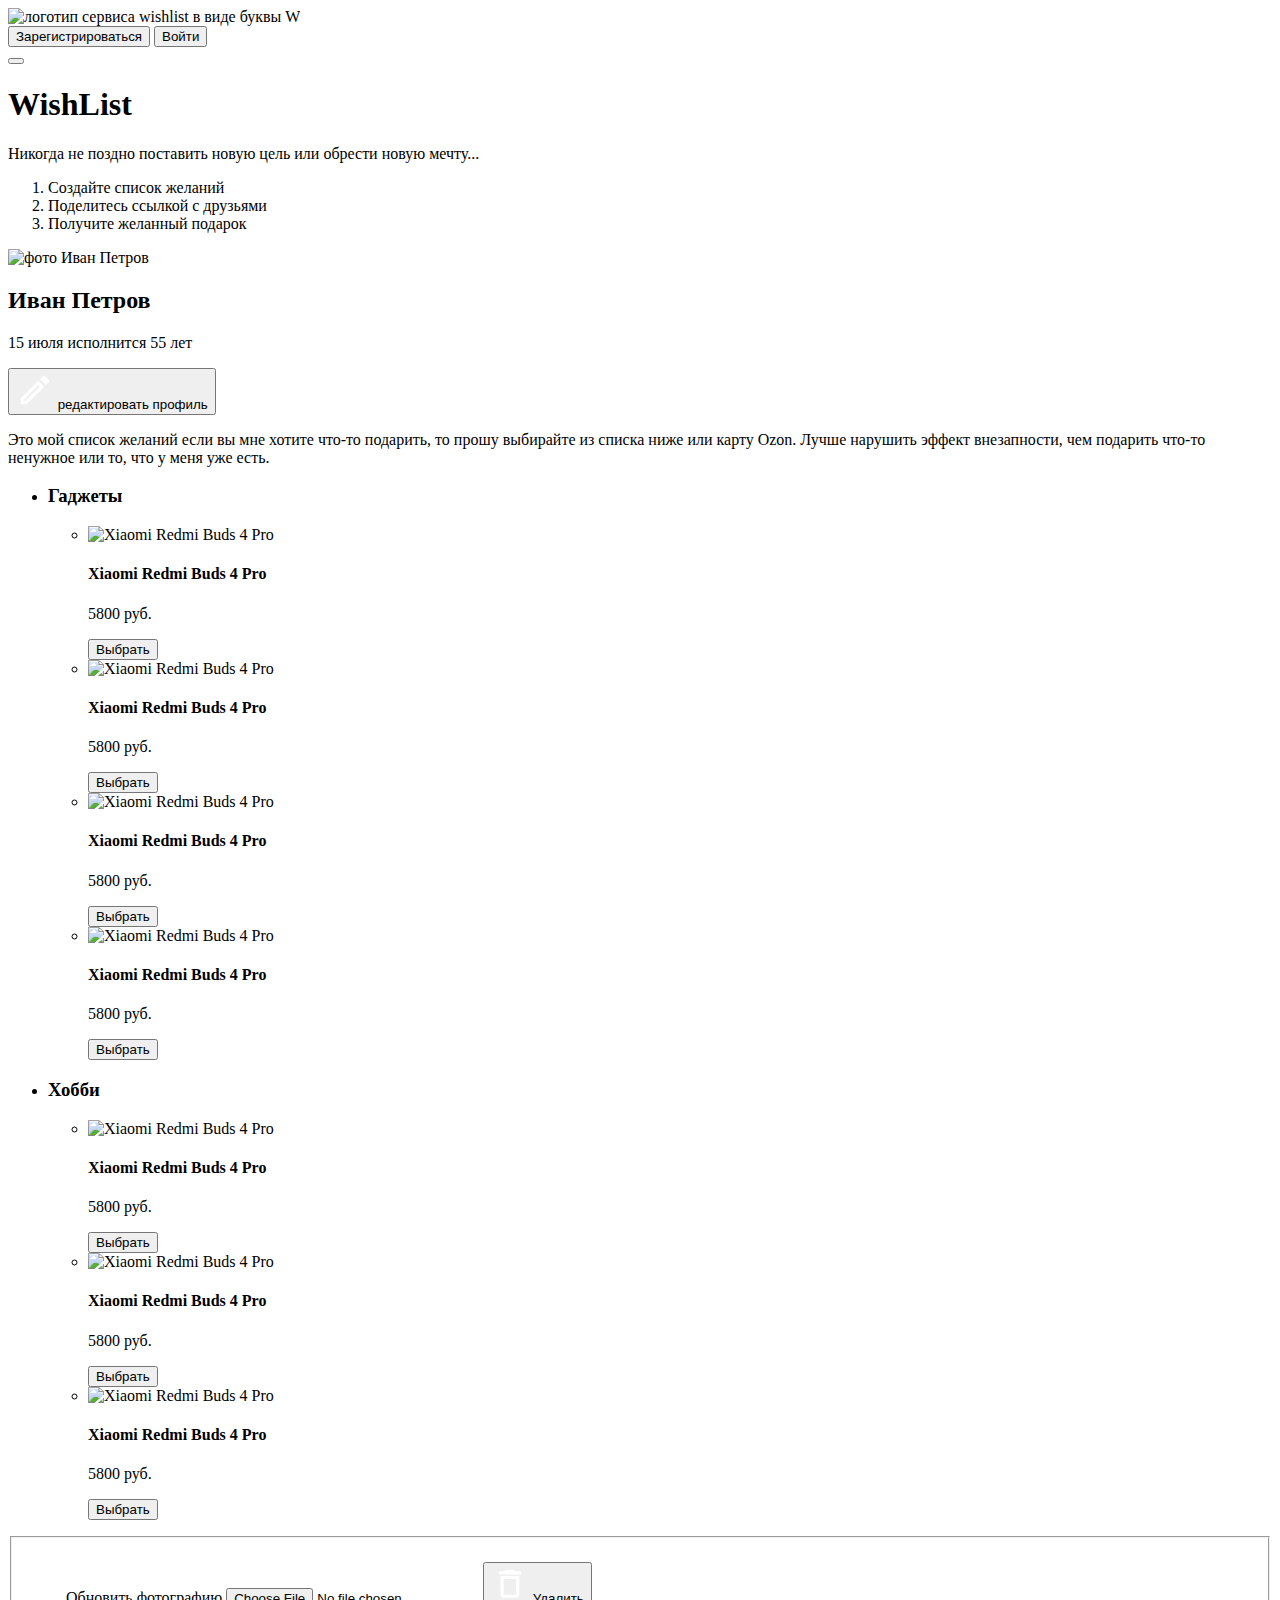
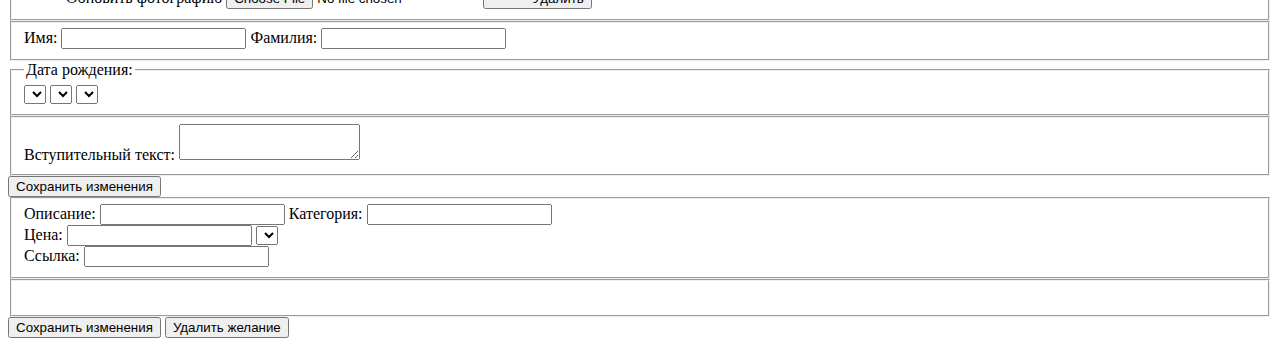
==== index.html @ 26370997 "init" ====
<!DOCTYPE html>
<html lang="ru">

<head>
  <meta charset="UTF-8">
  <meta http-equiv="X-UA-Compatible" content="IE=edge">
  <meta name="viewport" content="width=device-width, initial-scale=1.0">
  <title>WishList - список моих желаний</title>

  <link rel="stylesheet" href="style/index.css">
</head>

<body class="body">
  <header class="header">
    <div class="container header__container">
      <img class="header__logo" src="img/logo.svg" alt="логотип сервиса wishlist в виде буквы W">

      <nav class="header__nav nav">
        <button class="nav__btn btn">Зарегистрироваться</button>
        <button class="nav__btn btn">Войти</button>
      </nav>

      <button class="header__burger burger">
        <span class="burger__line"></span>
      </button>
    </div>
  </header>

  <main class="app">
    <section class="hero">
      <div class="container hero__container">
        <h1 class="hero__title">WishList</h1>

        <p class="hero__description">Никогда не&nbsp;поздно поставить новую цель или обрести новую мечту...</p>

        <ol class="hero__steps steps">
          <li class="steps__item">Создайте список желаний</li>
          <li class="steps__item">Поделитесь ссылкой с&nbsp;друзьями</li>
          <li class="steps__item">Получите желанный подарок</li>
        </ol>
      </div>
    </section>

    <section class="wishlist">
      <div class="container">
        <div class="wishlist__profile profile">
          <img src="img/avatar.png" alt="фото Иван Петров" class="profile__avatar">

          <div class="profile__content">
            <h2 class="profile__fullname">Иван Петров</h2>

            <p class="profile__birthday">15 июля исполнится 55 лет</p>

            <button class="profile__edit">
              <svg width="38" height="38" viewBox="0 0 38 38" fill="none" xmlns="http://www.w3.org/2000/svg">
                <path d="M4.75 33.25H10.6875L28.1992 15.7384L22.2617 9.80086L4.75 27.3125V33.25ZM7.91667 28.6267L22.2617 14.2817L23.7183 15.7384L9.37333 30.0834H7.91667V28.6267ZM29.0858 5.20919C28.9394 5.06241 28.7654 4.94596 28.5738 4.86651C28.3823 4.78705 28.177 4.74615 27.9696 4.74615C27.7622 4.74615 27.5569 4.78705 27.3653 4.86651C27.1738 4.94596 26.9998 5.06241 26.8533 5.20919L23.9558 8.10669L29.8933 14.0442L32.7908 11.1467C32.9376 11.0002 33.0541 10.8262 33.1335 10.6347C33.213 10.4431 33.2539 10.2378 33.2539 10.0304C33.2539 9.82307 33.213 9.61774 33.1335 9.4262C33.0541 9.23466 32.9376 9.06067 32.7908 8.91419L29.0858 5.20919Z" fill="white"/>
              </svg>
              редактировать профиль
            </button>
          </div>
        </div>

        <p class="wishlist__description">Это мой список желаний если вы&nbsp;мне хотите что-то подарить, то&nbsp;прошу выбирайте из&nbsp;списка ниже или карту Ozon. Лучше нарушить эффект внезапности, чем подарить что-то ненужное или&nbsp;то, что у&nbsp;меня уже есть.</p>

        <ul class="wishlist__categories categories">
          <li class="categories__item">
            <h3 class="categories__title">Гаджеты</h3>

            <ul class="wishlist__items">
              <li class="item">
                <img src="img/buds.jpg" alt="Xiaomi Redmi Buds 4 Pro " class="item__image">
                <h4 class="item__title">Xiaomi Redmi Buds 4 Pro </h4>
                <p class="item__price">5800 руб.</p>
                <button class="item__btn btn btn_castling">Выбрать</button>
              </li>
              <li class="item">
                <img src="img/buds.jpg" alt="Xiaomi Redmi Buds 4 Pro " class="item__image">
                <h4 class="item__title">Xiaomi Redmi Buds 4 Pro </h4>
                <p class="item__price">5800 руб.</p>
                <button class="item__btn btn btn_castling">Выбрать</button>
              </li>
              <li class="item">
                <img src="img/buds.jpg" alt="Xiaomi Redmi Buds 4 Pro " class="item__image">
                <h4 class="item__title">Xiaomi Redmi Buds 4 Pro </h4>
                <p class="item__price">5800 руб.</p>
                <button class="item__btn btn btn_castling">Выбрать</button>
              </li>
              <li class="item">
                <img src="img/buds.jpg" alt="Xiaomi Redmi Buds 4 Pro " class="item__image">
                <h4 class="item__title">Xiaomi Redmi Buds 4 Pro </h4>
                <p class="item__price">5800 руб.</p>
                <button class="item__btn btn btn_castling">Выбрать</button>
              </li>
            </ul>
          </li>
          <li class="categories__item">
            <h3 class="categories__title">Хобби</h3>

            <ul class="wishlist__items">
              <li class="item">
                <img src="img/buds.jpg" alt="Xiaomi Redmi Buds 4 Pro " class="item__image">
                <h4 class="item__title">Xiaomi Redmi Buds 4 Pro </h4>
                <p class="item__price">5800 руб.</p>
                <button class="item__btn btn btn_castling">Выбрать</button>
              </li>
              <li class="item">
                <img src="img/buds.jpg" alt="Xiaomi Redmi Buds 4 Pro " class="item__image">
                <h4 class="item__title">Xiaomi Redmi Buds 4 Pro </h4>
                <p class="item__price">5800 руб.</p>
                <button class="item__btn btn btn_castling">Выбрать</button>
              </li>
              <li class="item">
                <img src="img/buds.jpg" alt="Xiaomi Redmi Buds 4 Pro " class="item__image">
                <h4 class="item__title">Xiaomi Redmi Buds 4 Pro </h4>
                <p class="item__price">5800 руб.</p>
                <button class="item__btn btn btn_castling">Выбрать</button>
              </li>
            </ul>
          </li>
        </ul>
      </div>
    </section>

    <section class="edit edit_profile">
      <div class="container">
        <form class="efit__form">
          <fieldset class="edit__avatar">
            <img class="edit__avatar-image" src="img/avatar.png" alt="">

            <div class="edit__avatar-load">
              <label for="avatar-load" class="edit__label-avatar">
                <svg width="38" height="38" viewBox="0 0 38 38" fill="none" xmlns="http://www.w3.org/2000/svg">
                  <path d="M4.75 33.25H10.6875L28.1992 15.7384L22.2617 9.80086L4.75 27.3125V33.25ZM7.91667 28.6267L22.2617 14.2817L23.7183 15.7384L9.37333 30.0834H7.91667V28.6267ZM29.0858 5.20919C28.9394 5.06241 28.7654 4.94596 28.5738 4.86651C28.3823 4.78705 28.177 4.74615 27.9696 4.74615C27.7622 4.74615 27.5569 4.78705 27.3653 4.86651C27.1738 4.94596 26.9998 5.06241 26.8533 5.20919L23.9558 8.10669L29.8933 14.0442L32.7908 11.1467C32.9376 11.0002 33.0541 10.8262 33.1335 10.6347C33.213 10.4431 33.2539 10.2378 33.2539 10.0304C33.2539 9.82307 33.213 9.61774 33.1335 9.4262C33.0541 9.23466 32.9376 9.06067 32.7908 8.91419L29.0858 5.20919Z" fill="white"/>
                </svg>
                Обновить фотографию
              </label>
              <input class="edit__input-file edit__input-file_avatar" type="file" accept="image/jpeg, image/png">

              <button class="edit__avatar-delete">
                <svg width="38" height="38" viewBox="0 0 38 38" fill="none" xmlns="http://www.w3.org/2000/svg">
                  <path d="M9.48842 29.6389C9.48842 31.35 10.9027 32.75 12.6313 32.75H25.2027C26.9313 32.75 28.3456 31.35 28.3456 29.6389V10.9722H9.48842V29.6389ZM12.6313 14.0833H25.2027V29.6389H12.6313V14.0833ZM24.417 6.30556L22.8456 4.75H14.9884L13.417 6.30556H7.91699V9.41667H29.917V6.30556H24.417Z" fill="white"/>
                </svg>
                Удалить
              </button>
            </div>
          </fieldset>

          <fieldset class="edit__name">
            <label class="edit__label">
              <span class="edit__label-text">Имя:</span>
              <input type="text" class="input" name="name">
            </label>

            <label class="edit__label">
              <span class="edit__label-text">Фамилия:</span>
              <input type="text" class="input" name="surname">
            </label>
          </fieldset>

          <fieldset class="edit__birthdate">
            <legend class="edit__label">Дата рождения:</legend>
            
            <label class="edit__label">
              <select type="text" class="edit__select" name="day"></select>
            </label>

            <label class="edit__label">
              <select type="text" class="edit__select" name="month"></select>
            </label>

            <label class="edit__label">
              <select type="text" class="edit__select" name="year"></select>
            </label>
          </fieldset>

          <fieldset class="edit__description">
            <label class="edit__label" for="description">Вступительный текст:</label>
            <textarea class="edit__description-input" name="description"></textarea>
          </fieldset>

          <button class="edit__submit-btn">Сохранить изменения</button>
        </form>
      </div>
    </section>

    <section class="edit edit_wish">
      <div class="container">
        <form class="efit__form">
          <fieldset class="edit__wish">
            <label class="edit__label">
              <span class="edit__label-text">Описание:</span>
              <input type="text" class="input" name="title">
            </label>

            <label class="edit__label">
              <span class="edit__label-text">Категория:</span>
              <input type="text" class="input" name="category">
            </label>

            <div class="edit__wish-price">
              <label class="edit__label">
                <span class="edit__label-text">Цена:</span>
                <input type="text" class="input" name="price">
              </label>
              <label class="edit__label-select">
                <select name="currency" class="edit__select edit__select_currency"></select>
              </label>
            </div>

            <label class="edit__label">
              <span class="edit__label-text">Ссылка:</span>
              <input type="text" class="input" name="link">
            </label>
          </fieldset>

          <fieldset class="edit__wish-photo">
            <label class="edit__label-photo">
              <img src="img/no-photo.jpg" alt="" class="edit__wish-image">
            </label>
          </fieldset>

          <button class="edit__submit-btn btn">Сохранить изменения</button>
          <button class="edit__delete-btn btn">Удалить желание</button>
        </form>
      </div>
    </section>

    
  </main>
</body>

</html>
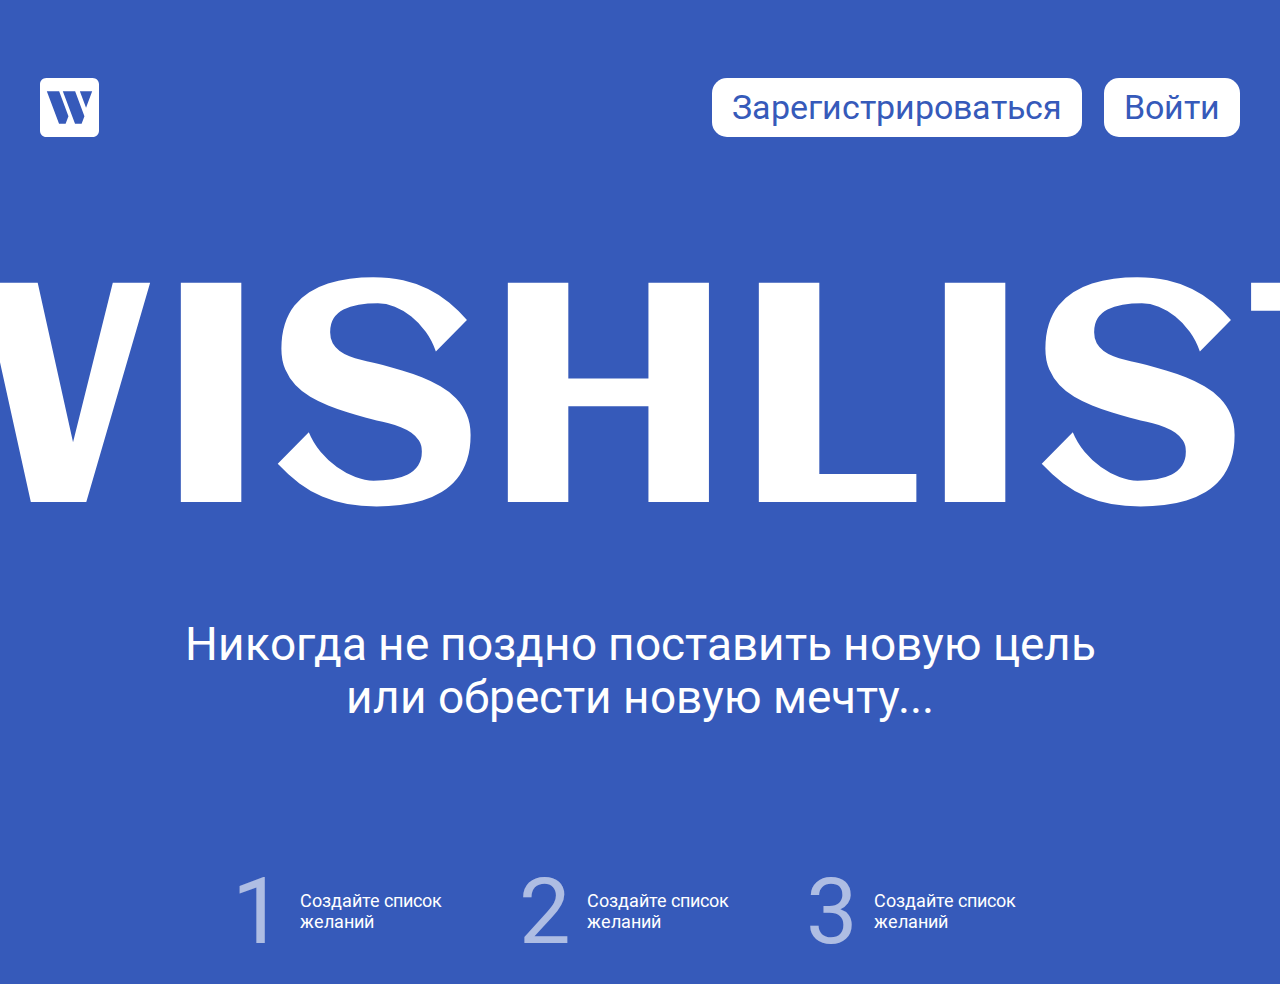
==== commit b6b76687: "render hero" ====
--- a/index.html
+++ b/index.html
@@ -8,225 +8,23 @@
   <title>WishList - список моих желаний</title>
 
   <link rel="stylesheet" href="style/index.css">
+
+  <script src="scripts/index.js" type="module"></script>
 </head>
 
 <body class="body">
   <header class="header">
     <div class="container header__container">
-      <img class="header__logo" src="img/logo.svg" alt="логотип сервиса wishlist в виде буквы W">
+      <a href="/">
+        <img class="header__logo" src="img/logo.svg" alt="логотип сервиса wishlist в виде буквы W">
+      </a>
 
       <nav class="header__nav nav">
-        <button class="nav__btn btn">Зарегистрироваться</button>
-        <button class="nav__btn btn">Войти</button>
       </nav>
-
-      <button class="header__burger burger">
-        <span class="burger__line"></span>
-      </button>
     </div>
   </header>
 
-  <main class="app">
-    <section class="hero">
-      <div class="container hero__container">
-        <h1 class="hero__title">WishList</h1>
-
-        <p class="hero__description">Никогда не&nbsp;поздно поставить новую цель или обрести новую мечту...</p>
-
-        <ol class="hero__steps steps">
-          <li class="steps__item">Создайте список желаний</li>
-          <li class="steps__item">Поделитесь ссылкой с&nbsp;друзьями</li>
-          <li class="steps__item">Получите желанный подарок</li>
-        </ol>
-      </div>
-    </section>
-
-    <section class="wishlist">
-      <div class="container">
-        <div class="wishlist__profile profile">
-          <img src="img/avatar.png" alt="фото Иван Петров" class="profile__avatar">
-
-          <div class="profile__content">
-            <h2 class="profile__fullname">Иван Петров</h2>
-
-            <p class="profile__birthday">15 июля исполнится 55 лет</p>
-
-            <button class="profile__edit">
-              <svg width="38" height="38" viewBox="0 0 38 38" fill="none" xmlns="http://www.w3.org/2000/svg">
-                <path d="M4.75 33.25H10.6875L28.1992 15.7384L22.2617 9.80086L4.75 27.3125V33.25ZM7.91667 28.6267L22.2617 14.2817L23.7183 15.7384L9.37333 30.0834H7.91667V28.6267ZM29.0858 5.20919C28.9394 5.06241 28.7654 4.94596 28.5738 4.86651C28.3823 4.78705 28.177 4.74615 27.9696 4.74615C27.7622 4.74615 27.5569 4.78705 27.3653 4.86651C27.1738 4.94596 26.9998 5.06241 26.8533 5.20919L23.9558 8.10669L29.8933 14.0442L32.7908 11.1467C32.9376 11.0002 33.0541 10.8262 33.1335 10.6347C33.213 10.4431 33.2539 10.2378 33.2539 10.0304C33.2539 9.82307 33.213 9.61774 33.1335 9.4262C33.0541 9.23466 32.9376 9.06067 32.7908 8.91419L29.0858 5.20919Z" fill="white"/>
-              </svg>
-              редактировать профиль
-            </button>
-          </div>
-        </div>
-
-        <p class="wishlist__description">Это мой список желаний если вы&nbsp;мне хотите что-то подарить, то&nbsp;прошу выбирайте из&nbsp;списка ниже или карту Ozon. Лучше нарушить эффект внезапности, чем подарить что-то ненужное или&nbsp;то, что у&nbsp;меня уже есть.</p>
-
-        <ul class="wishlist__categories categories">
-          <li class="categories__item">
-            <h3 class="categories__title">Гаджеты</h3>
-
-            <ul class="wishlist__items">
-              <li class="item">
-                <img src="img/buds.jpg" alt="Xiaomi Redmi Buds 4 Pro " class="item__image">
-                <h4 class="item__title">Xiaomi Redmi Buds 4 Pro </h4>
-                <p class="item__price">5800 руб.</p>
-                <button class="item__btn btn btn_castling">Выбрать</button>
-              </li>
-              <li class="item">
-                <img src="img/buds.jpg" alt="Xiaomi Redmi Buds 4 Pro " class="item__image">
-                <h4 class="item__title">Xiaomi Redmi Buds 4 Pro </h4>
-                <p class="item__price">5800 руб.</p>
-                <button class="item__btn btn btn_castling">Выбрать</button>
-              </li>
-              <li class="item">
-                <img src="img/buds.jpg" alt="Xiaomi Redmi Buds 4 Pro " class="item__image">
-                <h4 class="item__title">Xiaomi Redmi Buds 4 Pro </h4>
-                <p class="item__price">5800 руб.</p>
-                <button class="item__btn btn btn_castling">Выбрать</button>
-              </li>
-              <li class="item">
-                <img src="img/buds.jpg" alt="Xiaomi Redmi Buds 4 Pro " class="item__image">
-                <h4 class="item__title">Xiaomi Redmi Buds 4 Pro </h4>
-                <p class="item__price">5800 руб.</p>
-                <button class="item__btn btn btn_castling">Выбрать</button>
-              </li>
-            </ul>
-          </li>
-          <li class="categories__item">
-            <h3 class="categories__title">Хобби</h3>
-
-            <ul class="wishlist__items">
-              <li class="item">
-                <img src="img/buds.jpg" alt="Xiaomi Redmi Buds 4 Pro " class="item__image">
-                <h4 class="item__title">Xiaomi Redmi Buds 4 Pro </h4>
-                <p class="item__price">5800 руб.</p>
-                <button class="item__btn btn btn_castling">Выбрать</button>
-              </li>
-              <li class="item">
-                <img src="img/buds.jpg" alt="Xiaomi Redmi Buds 4 Pro " class="item__image">
-                <h4 class="item__title">Xiaomi Redmi Buds 4 Pro </h4>
-                <p class="item__price">5800 руб.</p>
-                <button class="item__btn btn btn_castling">Выбрать</button>
-              </li>
-              <li class="item">
-                <img src="img/buds.jpg" alt="Xiaomi Redmi Buds 4 Pro " class="item__image">
-                <h4 class="item__title">Xiaomi Redmi Buds 4 Pro </h4>
-                <p class="item__price">5800 руб.</p>
-                <button class="item__btn btn btn_castling">Выбрать</button>
-              </li>
-            </ul>
-          </li>
-        </ul>
-      </div>
-    </section>
-
-    <section class="edit edit_profile">
-      <div class="container">
-        <form class="efit__form">
-          <fieldset class="edit__avatar">
-            <img class="edit__avatar-image" src="img/avatar.png" alt="">
-
-            <div class="edit__avatar-load">
-              <label for="avatar-load" class="edit__label-avatar">
-                <svg width="38" height="38" viewBox="0 0 38 38" fill="none" xmlns="http://www.w3.org/2000/svg">
-                  <path d="M4.75 33.25H10.6875L28.1992 15.7384L22.2617 9.80086L4.75 27.3125V33.25ZM7.91667 28.6267L22.2617 14.2817L23.7183 15.7384L9.37333 30.0834H7.91667V28.6267ZM29.0858 5.20919C28.9394 5.06241 28.7654 4.94596 28.5738 4.86651C28.3823 4.78705 28.177 4.74615 27.9696 4.74615C27.7622 4.74615 27.5569 4.78705 27.3653 4.86651C27.1738 4.94596 26.9998 5.06241 26.8533 5.20919L23.9558 8.10669L29.8933 14.0442L32.7908 11.1467C32.9376 11.0002 33.0541 10.8262 33.1335 10.6347C33.213 10.4431 33.2539 10.2378 33.2539 10.0304C33.2539 9.82307 33.213 9.61774 33.1335 9.4262C33.0541 9.23466 32.9376 9.06067 32.7908 8.91419L29.0858 5.20919Z" fill="white"/>
-                </svg>
-                Обновить фотографию
-              </label>
-              <input class="edit__input-file edit__input-file_avatar" type="file" accept="image/jpeg, image/png">
-
-              <button class="edit__avatar-delete">
-                <svg width="38" height="38" viewBox="0 0 38 38" fill="none" xmlns="http://www.w3.org/2000/svg">
-                  <path d="M9.48842 29.6389C9.48842 31.35 10.9027 32.75 12.6313 32.75H25.2027C26.9313 32.75 28.3456 31.35 28.3456 29.6389V10.9722H9.48842V29.6389ZM12.6313 14.0833H25.2027V29.6389H12.6313V14.0833ZM24.417 6.30556L22.8456 4.75H14.9884L13.417 6.30556H7.91699V9.41667H29.917V6.30556H24.417Z" fill="white"/>
-                </svg>
-                Удалить
-              </button>
-            </div>
-          </fieldset>
-
-          <fieldset class="edit__name">
-            <label class="edit__label">
-              <span class="edit__label-text">Имя:</span>
-              <input type="text" class="input" name="name">
-            </label>
-
-            <label class="edit__label">
-              <span class="edit__label-text">Фамилия:</span>
-              <input type="text" class="input" name="surname">
-            </label>
-          </fieldset>
-
-          <fieldset class="edit__birthdate">
-            <legend class="edit__label">Дата рождения:</legend>
-            
-            <label class="edit__label">
-              <select type="text" class="edit__select" name="day"></select>
-            </label>
-
-            <label class="edit__label">
-              <select type="text" class="edit__select" name="month"></select>
-            </label>
-
-            <label class="edit__label">
-              <select type="text" class="edit__select" name="year"></select>
-            </label>
-          </fieldset>
-
-          <fieldset class="edit__description">
-            <label class="edit__label" for="description">Вступительный текст:</label>
-            <textarea class="edit__description-input" name="description"></textarea>
-          </fieldset>
-
-          <button class="edit__submit-btn">Сохранить изменения</button>
-        </form>
-      </div>
-    </section>
-
-    <section class="edit edit_wish">
-      <div class="container">
-        <form class="efit__form">
-          <fieldset class="edit__wish">
-            <label class="edit__label">
-              <span class="edit__label-text">Описание:</span>
-              <input type="text" class="input" name="title">
-            </label>
-
-            <label class="edit__label">
-              <span class="edit__label-text">Категория:</span>
-              <input type="text" class="input" name="category">
-            </label>
-
-            <div class="edit__wish-price">
-              <label class="edit__label">
-                <span class="edit__label-text">Цена:</span>
-                <input type="text" class="input" name="price">
-              </label>
-              <label class="edit__label-select">
-                <select name="currency" class="edit__select edit__select_currency"></select>
-              </label>
-            </div>
-
-            <label class="edit__label">
-              <span class="edit__label-text">Ссылка:</span>
-              <input type="text" class="input" name="link">
-            </label>
-          </fieldset>
-
-          <fieldset class="edit__wish-photo">
-            <label class="edit__label-photo">
-              <img src="img/no-photo.jpg" alt="" class="edit__wish-image">
-            </label>
-          </fieldset>
-
-          <button class="edit__submit-btn btn">Сохранить изменения</button>
-          <button class="edit__delete-btn btn">Удалить желание</button>
-        </form>
-      </div>
-    </section>
-
-    
-  </main>
+  <main class="app"></main>
 </body>
 
 </html>--- a/style/index.css
+++ b/style/index.css
@@ -0,0 +1,14 @@
+@import 'normalize.css';
+@import 'fonts.css';
+@import 'style.css';
+@import 'header.css';
+@import 'nav.css';
+@import 'burger.css';
+@import 'hero.css';
+@import 'steps.css';
+@import 'wishlist.css';
+@import 'categories.css';
+@import 'profile.css';
+@import 'item.css';
+@import 'edit.css';
+
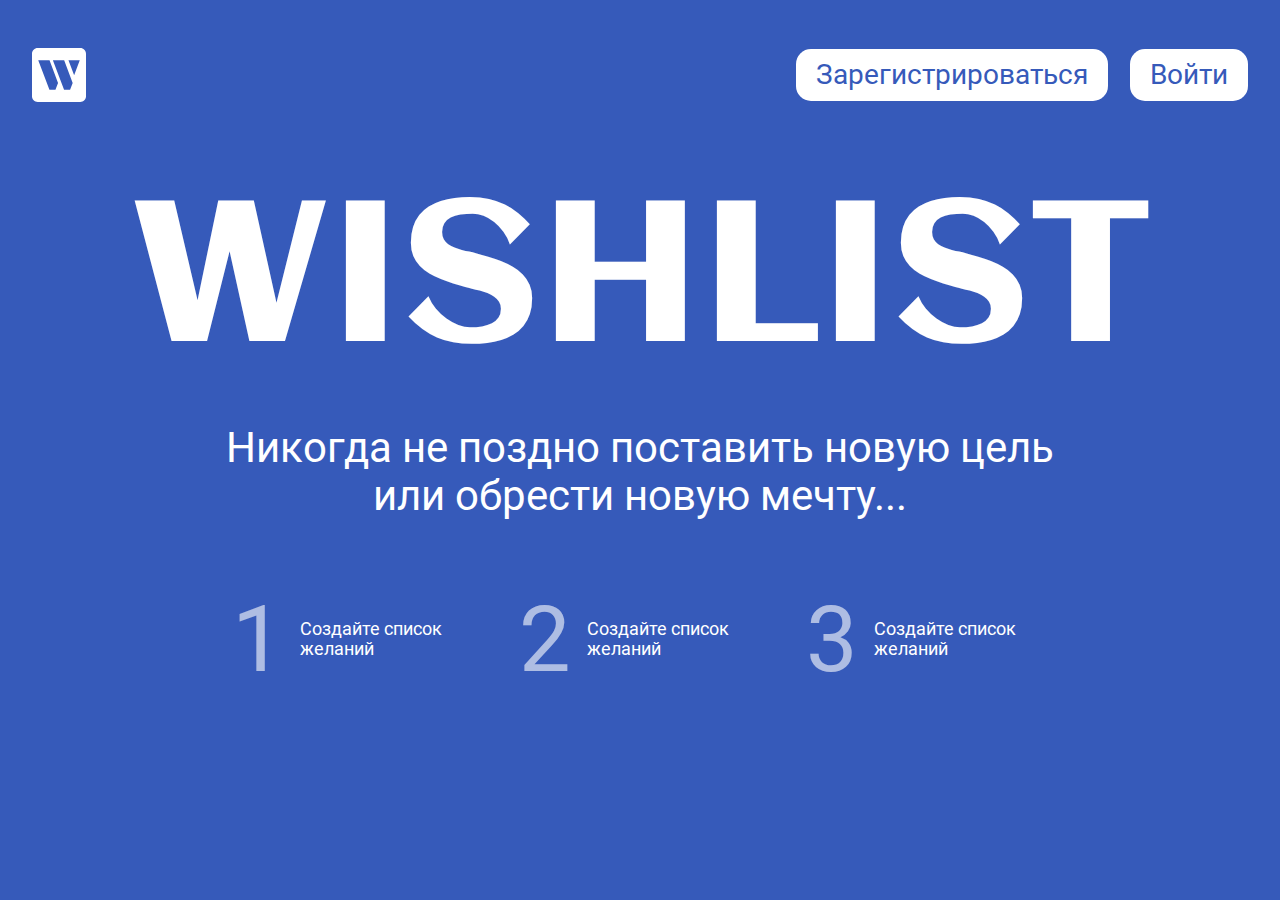
==== commit a2bd749d: "create nav & modal" ====
--- a/index.html
+++ b/index.html
@@ -9,6 +9,7 @@
 
   <link rel="stylesheet" href="style/index.css">
 
+  <script src="scripts/director.min.js" defer></script>
   <script src="scripts/index.js" type="module"></script>
 </head>
 
--- a/style/index.css
+++ b/style/index.css
@@ -7,8 +7,9 @@
 @import 'hero.css';
 @import 'steps.css';
 @import 'wishlist.css';
+@import 'profile.css';
 @import 'categories.css';
-@import 'profile.css';
 @import 'item.css';
 @import 'edit.css';
+@import 'modal.css';
 
